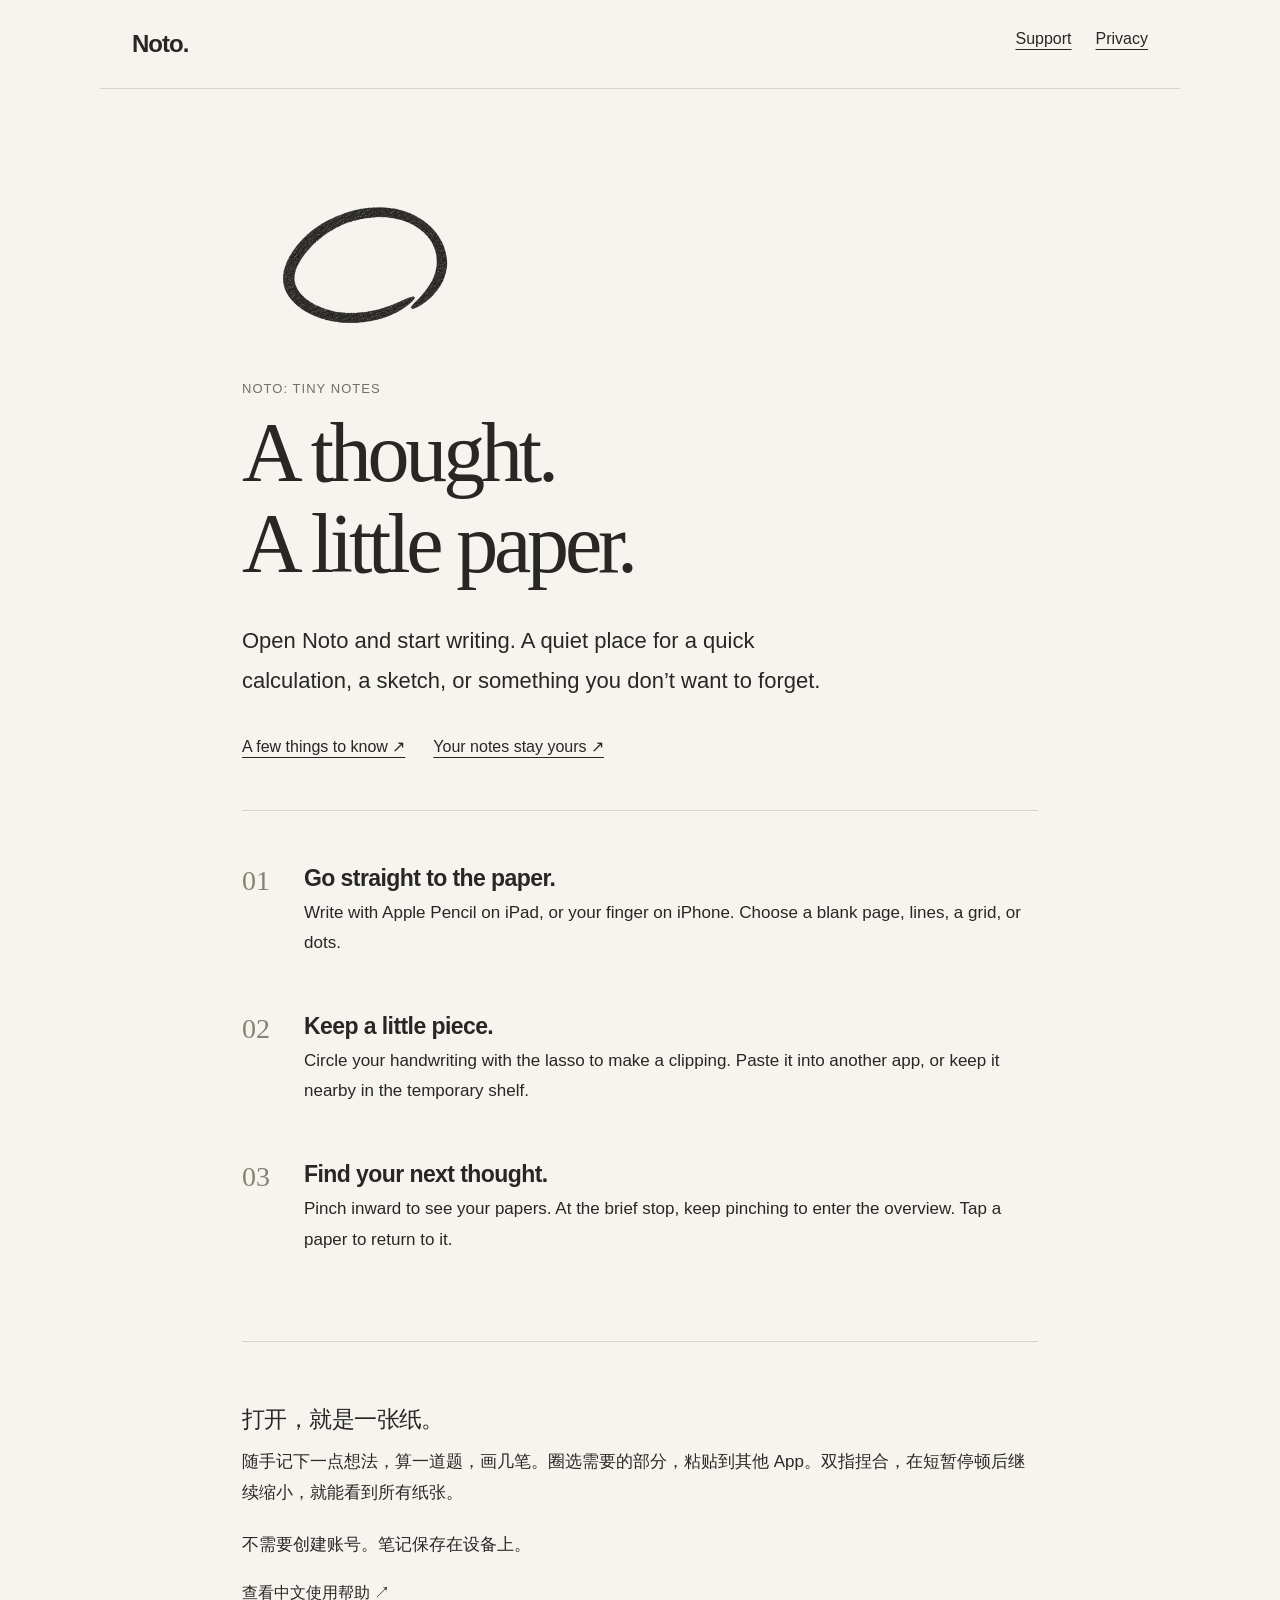
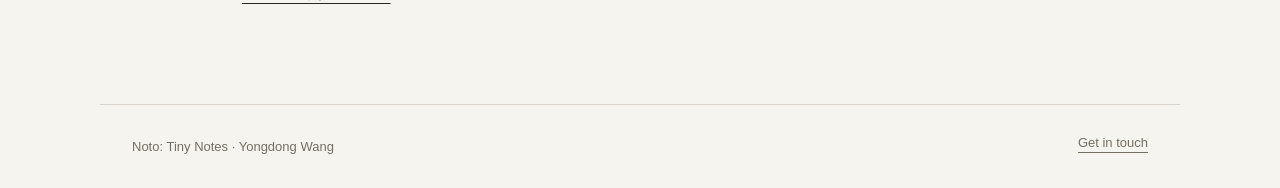
==== index.html @ f9ec910e "Publish Noto support and privacy website" ====
<!doctype html><html lang="en"><head><meta charset="utf-8"><meta name="viewport" content="width=device-width,initial-scale=1"><meta name="description" content="Noto: Tiny Notes — a quiet place to write. Support, help and privacy."><title>Tiny Notes · Noto</title><link rel="stylesheet" href="style.css"></head><body><header><a class="brand" href="index.html">Noto.</a><nav aria-label="Main navigation"><a href="support.html">Support</a><a href="privacy.html">Privacy</a></nav></header><main><img class="mark" src="assets/lasso.png" alt="Noto’s hand-drawn open circle"><div class="eyebrow">NOTO: TINY NOTES</div><h1>A thought.<br>A little paper.</h1><p class="lead">Open Noto and start writing. A quiet place for a quick calculation, a sketch, or something you don’t want to forget.</p><div class="links"><a href="support.html">A few things to know ↗</a><a href="privacy.html">Your notes stay yours ↗</a></div><hr class="rule"><div class="steps"><span>01</span><div><h2>Go straight to the paper.</h2><p>Write with Apple Pencil on iPad, or your finger on iPhone. Choose a blank page, lines, a grid, or dots.</p></div></div><div class="steps"><span>02</span><div><h2>Keep a little piece.</h2><p>Circle your handwriting with the lasso to make a clipping. Paste it into another app, or keep it nearby in the temporary shelf.</p></div></div><div class="steps"><span>03</span><div><h2>Find your next thought.</h2><p>Pinch inward to see your papers. At the brief stop, keep pinching to enter the overview. Tap a paper to return to it.</p></div></div><section class="translation" lang="zh-Hans"><h2>打开，就是一张纸。</h2><p>随手记下一点想法，算一道题，画几笔。圈选需要的部分，粘贴到其他 App。双指捏合，在短暂停顿后继续缩小，就能看到所有纸张。</p><p>不需要创建账号。笔记保存在设备上。</p><a href="support.html#chinese">查看中文使用帮助 ↗</a></section></main><footer><p>Noto: Tiny Notes · Yongdong Wang</p><a href="https://github.com/mikewang817/noto-support/issues">Get in touch</a></footer></body></html>
---- style.css ----
*{box-sizing:border-box}html{background:#f6f4ef;color:#282723;font-family:-apple-system,BlinkMacSystemFont,"Segoe UI",sans-serif}body{margin:0}a{color:inherit;text-underline-offset:5px}a:hover{color:#796344}a:focus-visible{outline:2px solid #796344;outline-offset:6px}header,footer{max-width:1080px;margin:auto;padding:30px 32px;display:flex;justify-content:space-between;gap:24px;flex-wrap:wrap}header{border-bottom:1px solid #d8d4cc}nav{display:flex;gap:24px}.brand{text-decoration:none;font-weight:650;letter-spacing:-.04em;font-size:24px}main{max-width:860px;margin:auto;padding:80px 32px 100px}h1{font-family:Georgia,serif;font-weight:400;font-size:clamp(44px,8vw,84px);line-height:1.08;letter-spacing:-.05em;margin:12px 0 32px}h2{font-size:23px;font-weight:550;letter-spacing:-.025em;margin:42px 0 12px}p,li{font-size:17px;line-height:1.8}p{margin:12px 0 22px}.eyebrow,.meta{font-size:13px;letter-spacing:.08em;color:#746f64}.lead{font-size:22px;max-width:620px}.mark{width:240px;height:180px;object-fit:contain;margin:0 0 28px;mix-blend-mode:multiply}.rule{border:0;border-top:1px solid #d8d4cc;margin:54px 0}.steps{display:grid;grid-template-columns:50px 1fr;gap:12px;margin:32px 0}.steps span{font-family:Georgia,serif;color:#8b8170;font-size:28px}.steps h2{margin:0}.steps p{margin-top:6px}.links{display:flex;gap:28px;flex-wrap:wrap;margin-top:36px}.translation{border-top:1px solid #d8d4cc;margin-top:64px;padding-top:20px}footer{border-top:1px solid #d8d4cc;color:#746f64;font-size:13px}footer p{font-size:13px;margin:0}details{border-bottom:1px solid #d8d4cc;padding:22px 0}summary{cursor:pointer;font-size:19px;line-height:1.5}details p{max-width:700px}.notice{border-left:2px solid #b8ac97;padding-left:20px}@media(max-width:520px){header,footer{padding:24px}nav{gap:16px}main{padding:52px 24px 72px}.lead{font-size:20px}}
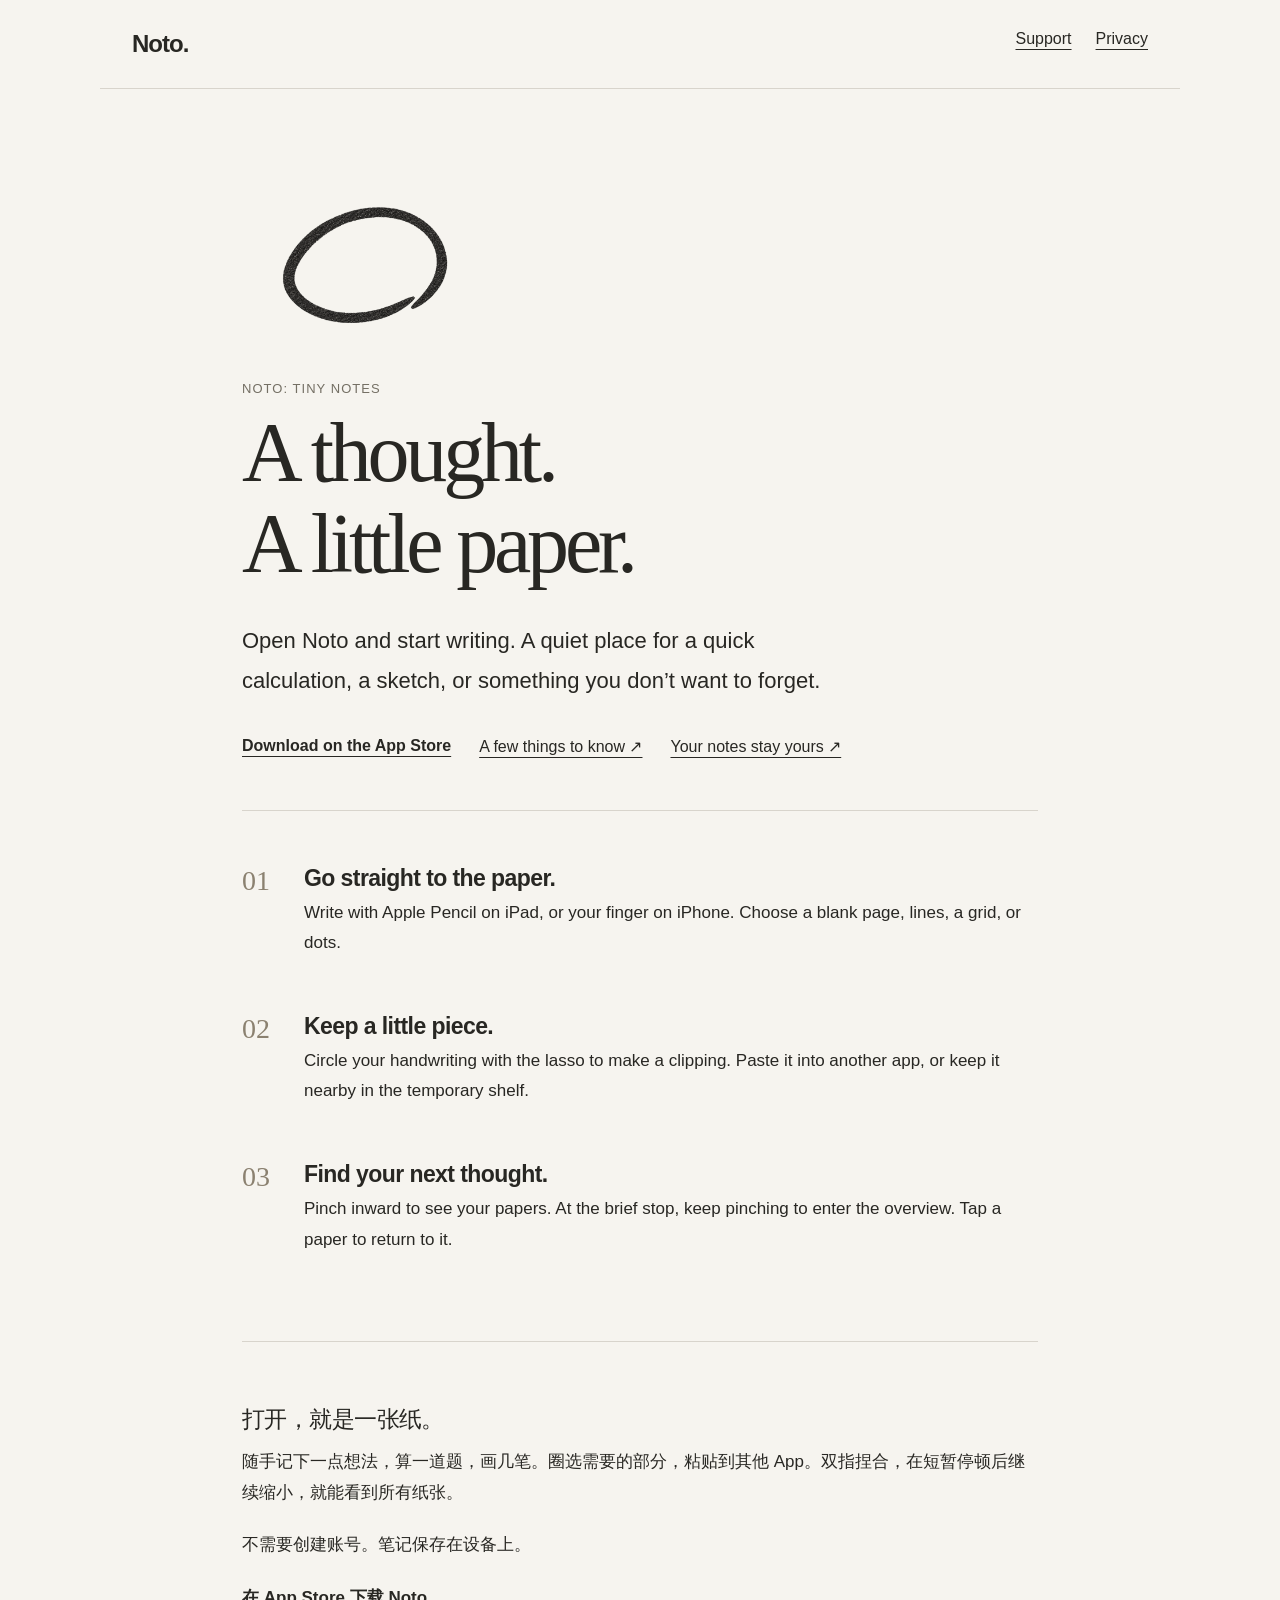
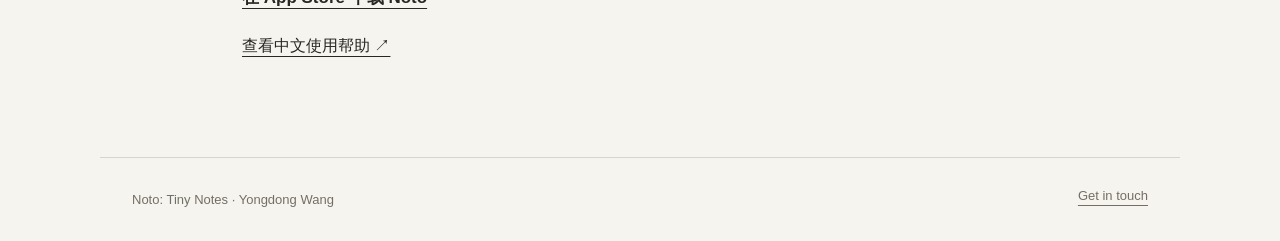
==== commit dd6f6f87: "Add App Store download links to Noto homepage" ====
--- a/index.html
+++ b/index.html
@@ -1 +1,3 @@
-<!doctype html><html lang="en"><head><meta charset="utf-8"><meta name="viewport" content="width=device-width,initial-scale=1"><meta name="description" content="Noto: Tiny Notes — a quiet place to write. Support, help and privacy."><title>Tiny Notes · Noto</title><link rel="stylesheet" href="style.css"></head><body><header><a class="brand" href="index.html">Noto.</a><nav aria-label="Main navigation"><a href="support.html">Support</a><a href="privacy.html">Privacy</a></nav></header><main><img class="mark" src="assets/lasso.png" alt="Noto’s hand-drawn open circle"><div class="eyebrow">NOTO: TINY NOTES</div><h1>A thought.<br>A little paper.</h1><p class="lead">Open Noto and start writing. A quiet place for a quick calculation, a sketch, or something you don’t want to forget.</p><div class="links"><a href="support.html">A few things to know ↗</a><a href="privacy.html">Your notes stay yours ↗</a></div><hr class="rule"><div class="steps"><span>01</span><div><h2>Go straight to the paper.</h2><p>Write with Apple Pencil on iPad, or your finger on iPhone. Choose a blank page, lines, a grid, or dots.</p></div></div><div class="steps"><span>02</span><div><h2>Keep a little piece.</h2><p>Circle your handwriting with the lasso to make a clipping. Paste it into another app, or keep it nearby in the temporary shelf.</p></div></div><div class="steps"><span>03</span><div><h2>Find your next thought.</h2><p>Pinch inward to see your papers. At the brief stop, keep pinching to enter the overview. Tap a paper to return to it.</p></div></div><section class="translation" lang="zh-Hans"><h2>打开，就是一张纸。</h2><p>随手记下一点想法，算一道题，画几笔。圈选需要的部分，粘贴到其他 App。双指捏合，在短暂停顿后继续缩小，就能看到所有纸张。</p><p>不需要创建账号。笔记保存在设备上。</p><a href="support.html#chinese">查看中文使用帮助 ↗</a></section></main><footer><p>Noto: Tiny Notes · Yongdong Wang</p><a href="https://github.com/mikewang817/noto-support/issues">Get in touch</a></footer></body></html>+<!doctype html><html lang="en"><head><meta charset="utf-8"><meta name="viewport" content="width=device-width,initial-scale=1"><meta name="description" content="Noto: Tiny Notes — a quiet place to write. Support, help and privacy."><title>Tiny Notes · Noto</title><link rel="stylesheet" href="style.css"></head><body><header><a class="brand" href="index.html">Noto.</a><nav aria-label="Main navigation"><a href="support.html">Support</a><a href="privacy.html">Privacy</a></nav></header><main><img class="mark" src="assets/lasso.png" alt="Noto’s hand-drawn open circle"><div class="eyebrow">NOTO: TINY NOTES</div><h1>A thought.<br>A little paper.</h1><p class="lead">Open Noto and start writing. A quiet place for a quick calculation, a sketch, or something you don’t want to forget.</p><div class="links">
+        <a href="https://apps.apple.com/us/app/noto-tiny-notes/id6829142924"><strong>Download on the App Store</strong></a><a href="support.html">A few things to know ↗</a><a href="privacy.html">Your notes stay yours ↗</a></div><hr class="rule"><div class="steps"><span>01</span><div><h2>Go straight to the paper.</h2><p>Write with Apple Pencil on iPad, or your finger on iPhone. Choose a blank page, lines, a grid, or dots.</p></div></div><div class="steps"><span>02</span><div><h2>Keep a little piece.</h2><p>Circle your handwriting with the lasso to make a clipping. Paste it into another app, or keep it nearby in the temporary shelf.</p></div></div><div class="steps"><span>03</span><div><h2>Find your next thought.</h2><p>Pinch inward to see your papers. At the brief stop, keep pinching to enter the overview. Tap a paper to return to it.</p></div></div><section class="translation" lang="zh-Hans"><h2>打开，就是一张纸。</h2><p>随手记下一点想法，算一道题，画几笔。圈选需要的部分，粘贴到其他 App。双指捏合，在短暂停顿后继续缩小，就能看到所有纸张。</p><p>不需要创建账号。笔记保存在设备上。</p><p><a href="https://apps.apple.com/cn/app/noto-tiny-notes/id6829142924?uo=4"><strong>在 App Store 下载 Noto</strong></a></p>
+      <a href="support.html#chinese">查看中文使用帮助 ↗</a></section></main><footer><p>Noto: Tiny Notes · Yongdong Wang</p><a href="https://github.com/mikewang817/noto-support/issues">Get in touch</a></footer></body></html>
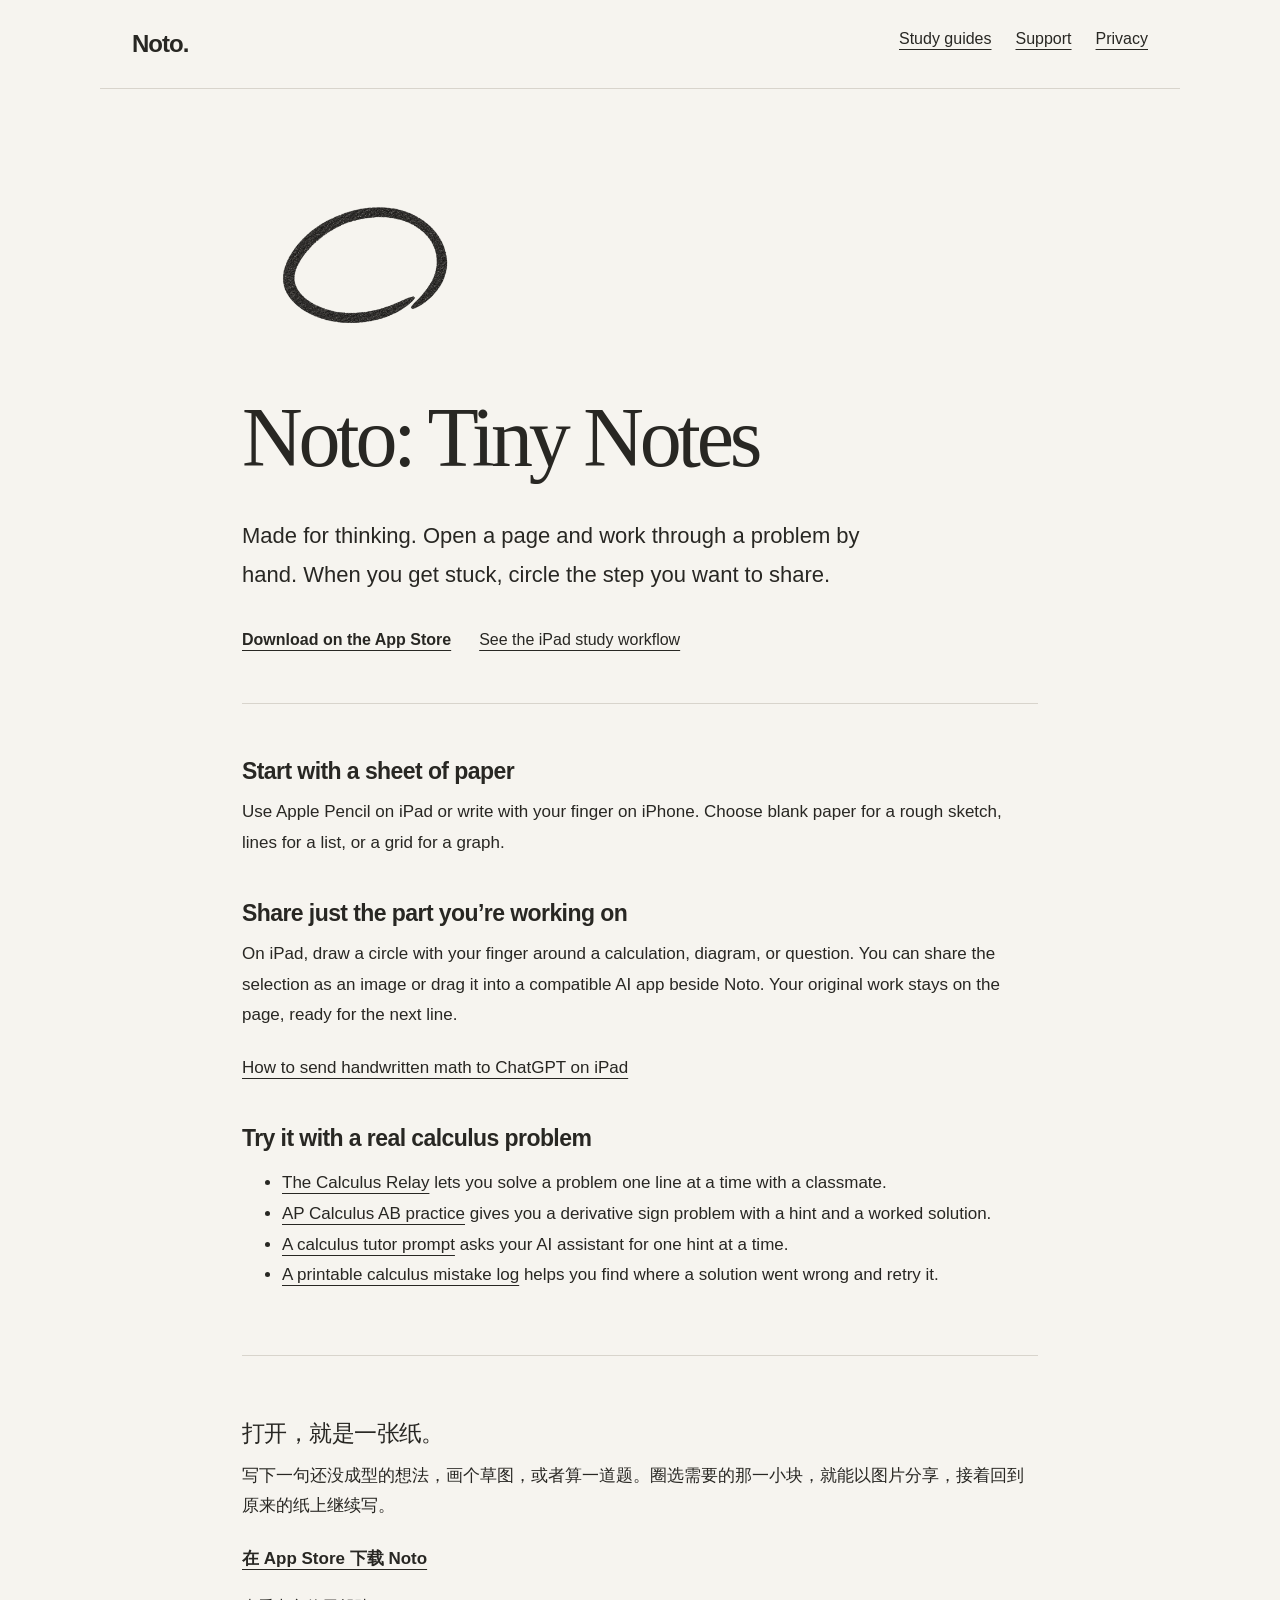
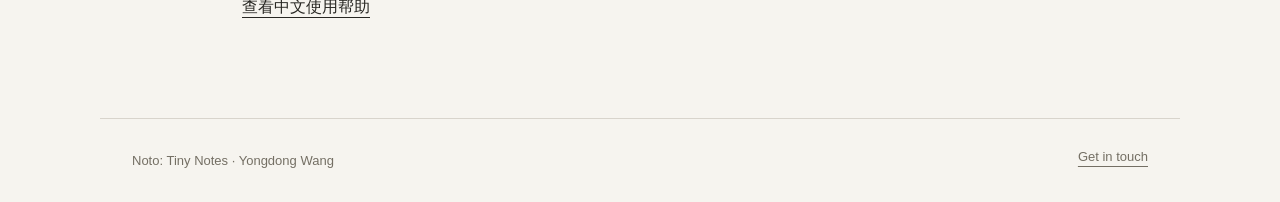
==== commit 02175f84: "Improve Noto website search metadata and study links" ====
--- a/index.html
+++ b/index.html
@@ -1,3 +1,80 @@
-<!doctype html><html lang="en"><head><meta charset="utf-8"><meta name="viewport" content="width=device-width,initial-scale=1"><meta name="description" content="Noto: Tiny Notes — a quiet place to write. Support, help and privacy."><title>Tiny Notes · Noto</title><link rel="stylesheet" href="style.css"></head><body><header><a class="brand" href="index.html">Noto.</a><nav aria-label="Main navigation"><a href="support.html">Support</a><a href="privacy.html">Privacy</a></nav></header><main><img class="mark" src="assets/lasso.png" alt="Noto’s hand-drawn open circle"><div class="eyebrow">NOTO: TINY NOTES</div><h1>A thought.<br>A little paper.</h1><p class="lead">Open Noto and start writing. A quiet place for a quick calculation, a sketch, or something you don’t want to forget.</p><div class="links">
-        <a href="https://apps.apple.com/us/app/noto-tiny-notes/id6829142924"><strong>Download on the App Store</strong></a><a href="support.html">A few things to know ↗</a><a href="privacy.html">Your notes stay yours ↗</a></div><hr class="rule"><div class="steps"><span>01</span><div><h2>Go straight to the paper.</h2><p>Write with Apple Pencil on iPad, or your finger on iPhone. Choose a blank page, lines, a grid, or dots.</p></div></div><div class="steps"><span>02</span><div><h2>Keep a little piece.</h2><p>Circle your handwriting with the lasso to make a clipping. Paste it into another app, or keep it nearby in the temporary shelf.</p></div></div><div class="steps"><span>03</span><div><h2>Find your next thought.</h2><p>Pinch inward to see your papers. At the brief stop, keep pinching to enter the overview. Tap a paper to return to it.</p></div></div><section class="translation" lang="zh-Hans"><h2>打开，就是一张纸。</h2><p>随手记下一点想法，算一道题，画几笔。圈选需要的部分，粘贴到其他 App。双指捏合，在短暂停顿后继续缩小，就能看到所有纸张。</p><p>不需要创建账号。笔记保存在设备上。</p><p><a href="https://apps.apple.com/cn/app/noto-tiny-notes/id6829142924?uo=4"><strong>在 App Store 下载 Noto</strong></a></p>
-      <a href="support.html#chinese">查看中文使用帮助 ↗</a></section></main><footer><p>Noto: Tiny Notes · Yongdong Wang</p><a href="https://github.com/mikewang817/noto-support/issues">Get in touch</a></footer></body></html>+<!doctype html>
+<html lang="en">
+<head>
+  <meta charset="utf-8">
+  <meta name="viewport" content="width=device-width, initial-scale=1">
+  <title>Noto: Tiny Notes — Handwritten Notes for iPad and iPhone</title>
+  <meta name="description" content="Noto is a handwriting app made for thinking. Write with Apple Pencil, sketch on grid paper, and circle one step to share as an image with a classmate or AI assistant.">
+  <link rel="canonical" href="https://mikewang817.github.io/noto-support/">
+  <link rel="stylesheet" href="style.css">
+  <meta property="og:type" content="website">
+  <meta property="og:title" content="Noto: Tiny Notes — Made for thinking">
+  <meta property="og:description" content="Work through a problem by hand. Circle the step you want to share, then pick up where you left off.">
+  <meta property="og:url" content="https://mikewang817.github.io/noto-support/">
+  <meta property="og:image" content="https://mikewang817.github.io/noto-support/assets/lasso.png">
+  <meta property="og:image:alt" content="Noto’s hand-drawn open circle">
+  <meta name="twitter:card" content="summary">
+  <script type="application/ld+json">
+    {
+      "@context": "https://schema.org",
+      "@type": "SoftwareApplication",
+      "name": "Noto: Tiny Notes",
+      "url": "https://mikewang817.github.io/noto-support/",
+      "applicationCategory": "ProductivityApplication",
+      "operatingSystem": "iOS, iPadOS",
+      "author": { "@type": "Person", "name": "Yongdong Wang" },
+      "sameAs": "https://apps.apple.com/us/app/noto-tiny-notes/id6829142924",
+      "installUrl": "https://apps.apple.com/us/app/noto-tiny-notes/id6829142924",
+      "offers": { "@type": "Offer", "price": 0, "priceCurrency": "USD" }
+    }
+  </script>
+</head>
+<body>
+  <header>
+    <a class="brand" href="./">Noto.</a>
+    <nav aria-label="Main navigation">
+      <a href="#study">Study guides</a>
+      <a href="support.html">Support</a>
+      <a href="privacy.html">Privacy</a>
+    </nav>
+  </header>
+  <main>
+    <img class="mark" src="assets/lasso.png" width="240" height="180" alt="Noto’s hand-drawn open circle">
+    <h1>Noto: Tiny Notes</h1>
+    <p class="lead">Made for thinking. Open a page and work through a problem by hand. When you get stuck, circle the step you want to share.</p>
+    <div class="links">
+      <a href="https://apps.apple.com/us/app/noto-tiny-notes/id6829142924"><strong>Download on the App Store</strong></a>
+      <a href="https://noto-calculus-relay.kuanzhiai.chatgpt.site/study-calculus-on-ipad/">See the iPad study workflow</a>
+    </div>
+    <hr class="rule">
+    <section aria-labelledby="paper">
+      <h2 id="paper">Start with a sheet of paper</h2>
+      <p>Use Apple Pencil on iPad or write with your finger on iPhone. Choose blank paper for a rough sketch, lines for a list, or a grid for a graph.</p>
+    </section>
+    <section aria-labelledby="sharing">
+      <h2 id="sharing">Share just the part you’re working on</h2>
+      <p>On iPad, draw a circle with your finger around a calculation, diagram, or question. You can share the selection as an image or drag it into a compatible AI app beside Noto. Your original work stays on the page, ready for the next line.</p>
+      <p><a href="https://noto-calculus-relay.kuanzhiai.chatgpt.site/send-handwritten-math-to-chatgpt-on-ipad/">How to send handwritten math to ChatGPT on iPad</a></p>
+    </section>
+    <section aria-labelledby="study">
+      <h2 id="study">Try it with a real calculus problem</h2>
+      <ul>
+        <li><a href="https://noto-calculus-relay.kuanzhiai.chatgpt.site/">The Calculus Relay</a> lets you solve a problem one line at a time with a classmate.</li>
+        <li><a href="https://noto-calculus-relay.kuanzhiai.chatgpt.site/ap-calculus-ab-practice/">AP Calculus AB practice</a> gives you a derivative sign problem with a hint and a worked solution.</li>
+        <li><a href="https://noto-calculus-relay.kuanzhiai.chatgpt.site/calculus-hint-prompt/">A calculus tutor prompt</a> asks your AI assistant for one hint at a time.</li>
+        <li><a href="https://noto-calculus-relay.kuanzhiai.chatgpt.site/calculus-mistake-log/">A printable calculus mistake log</a> helps you find where a solution went wrong and retry it.</li>
+      </ul>
+    </section>
+    <section class="translation" lang="zh-Hans">
+      <h2>打开，就是一张纸。</h2>
+      <p>写下一句还没成型的想法，画个草图，或者算一道题。圈选需要的那一小块，就能以图片分享，接着回到原来的纸上继续写。</p>
+      <p><a href="https://apps.apple.com/cn/app/noto-tiny-notes/id6829142924?uo=4"><strong>在 App Store 下载 Noto</strong></a></p>
+      <a href="support.html#chinese">查看中文使用帮助</a>
+    </section>
+  </main>
+  <footer>
+    <p>Noto: Tiny Notes · Yongdong Wang</p>
+    <a href="https://github.com/mikewang817/noto-support/issues">Get in touch</a>
+  </footer>
+</body>
+</html>
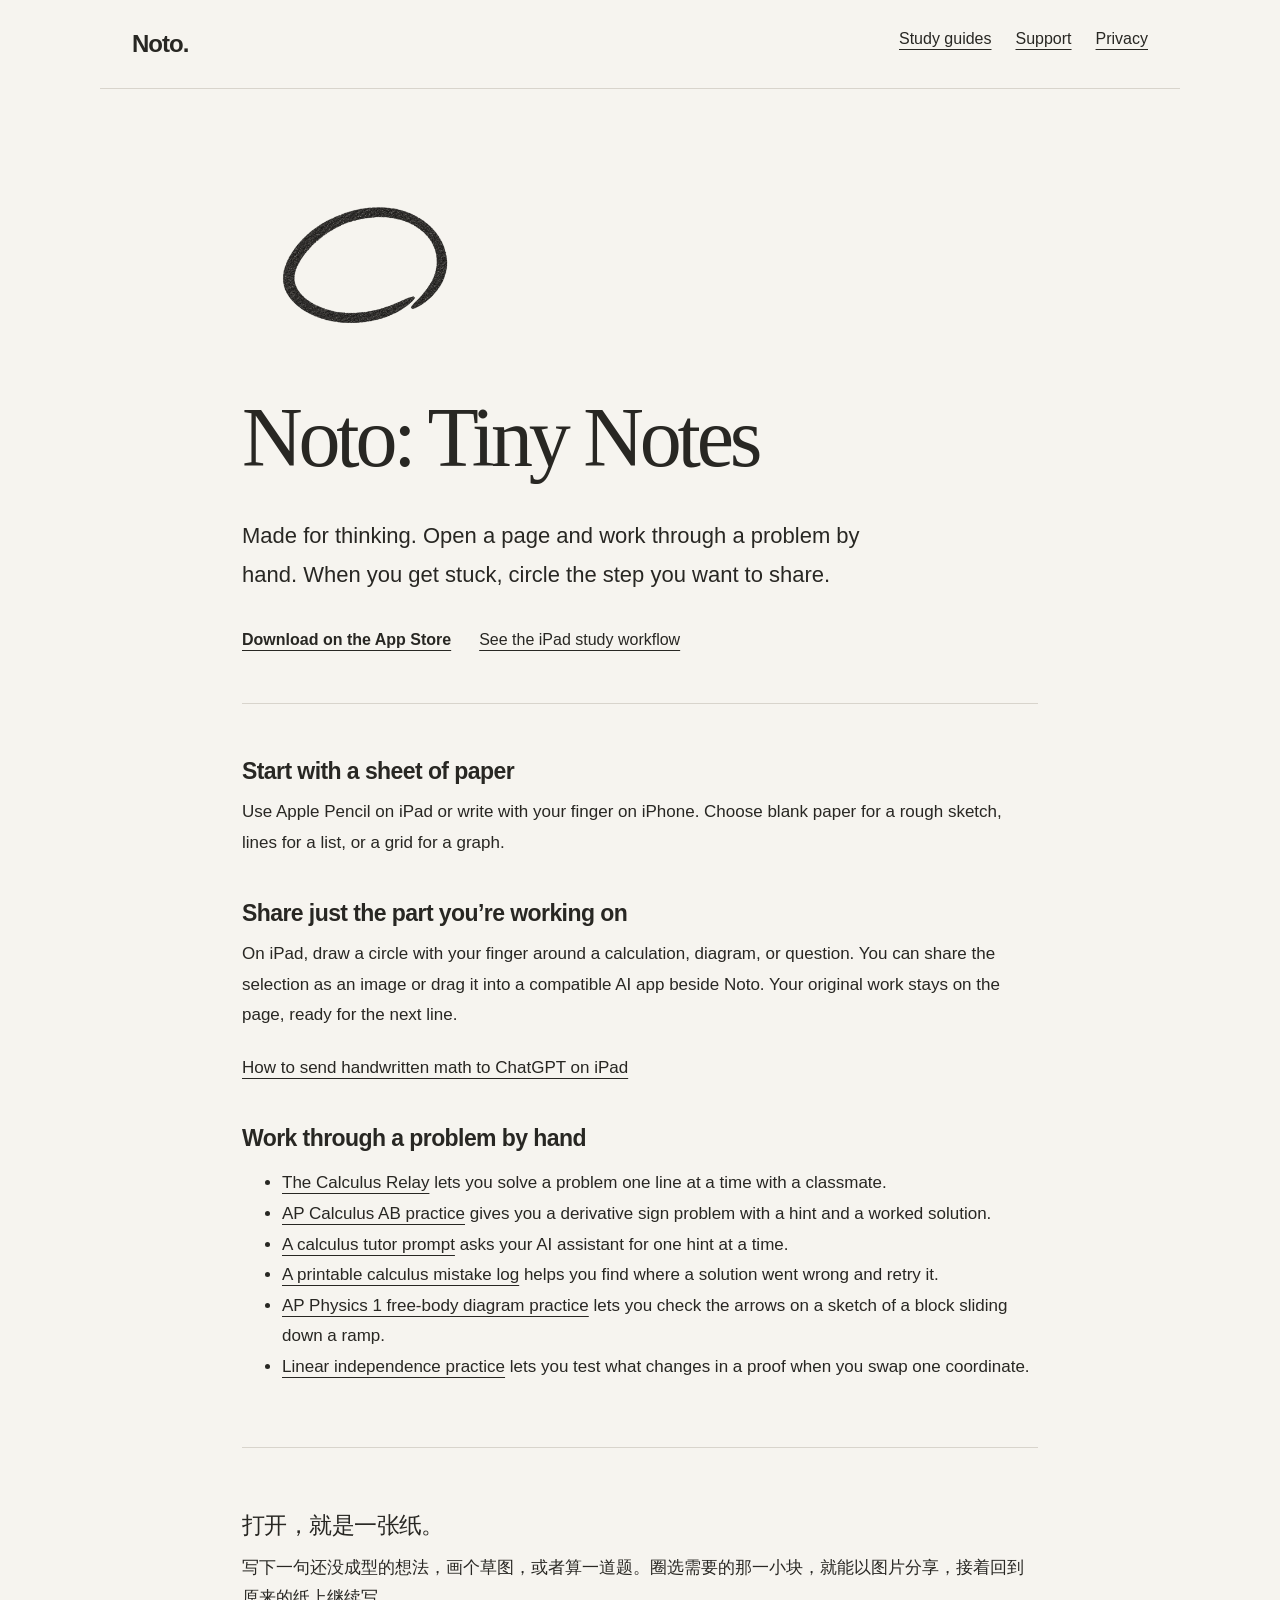
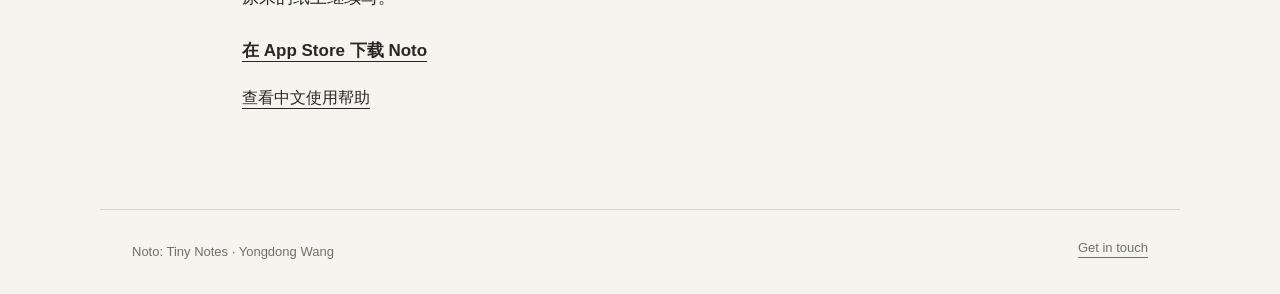
==== commit ef1b67fb: "Publish original physics and linear algebra study exercises" ====
--- a/index.html
+++ b/index.html
@@ -57,12 +57,14 @@
       <p><a href="https://noto-calculus-relay.kuanzhiai.chatgpt.site/send-handwritten-math-to-chatgpt-on-ipad/">How to send handwritten math to ChatGPT on iPad</a></p>
     </section>
     <section aria-labelledby="study">
-      <h2 id="study">Try it with a real calculus problem</h2>
+      <h2 id="study">Work through a problem by hand</h2>
       <ul>
         <li><a href="https://noto-calculus-relay.kuanzhiai.chatgpt.site/">The Calculus Relay</a> lets you solve a problem one line at a time with a classmate.</li>
         <li><a href="https://noto-calculus-relay.kuanzhiai.chatgpt.site/ap-calculus-ab-practice/">AP Calculus AB practice</a> gives you a derivative sign problem with a hint and a worked solution.</li>
         <li><a href="https://noto-calculus-relay.kuanzhiai.chatgpt.site/calculus-hint-prompt/">A calculus tutor prompt</a> asks your AI assistant for one hint at a time.</li>
         <li><a href="https://noto-calculus-relay.kuanzhiai.chatgpt.site/calculus-mistake-log/">A printable calculus mistake log</a> helps you find where a solution went wrong and retry it.</li>
+        <li><a href="free-body-diagram-practice/">AP Physics 1 free-body diagram practice</a> lets you check the arrows on a sketch of a block sliding down a ramp.</li>
+        <li><a href="linear-independence-practice/">Linear independence practice</a> lets you test what changes in a proof when you swap one coordinate.</li>
       </ul>
     </section>
     <section class="translation" lang="zh-Hans">
